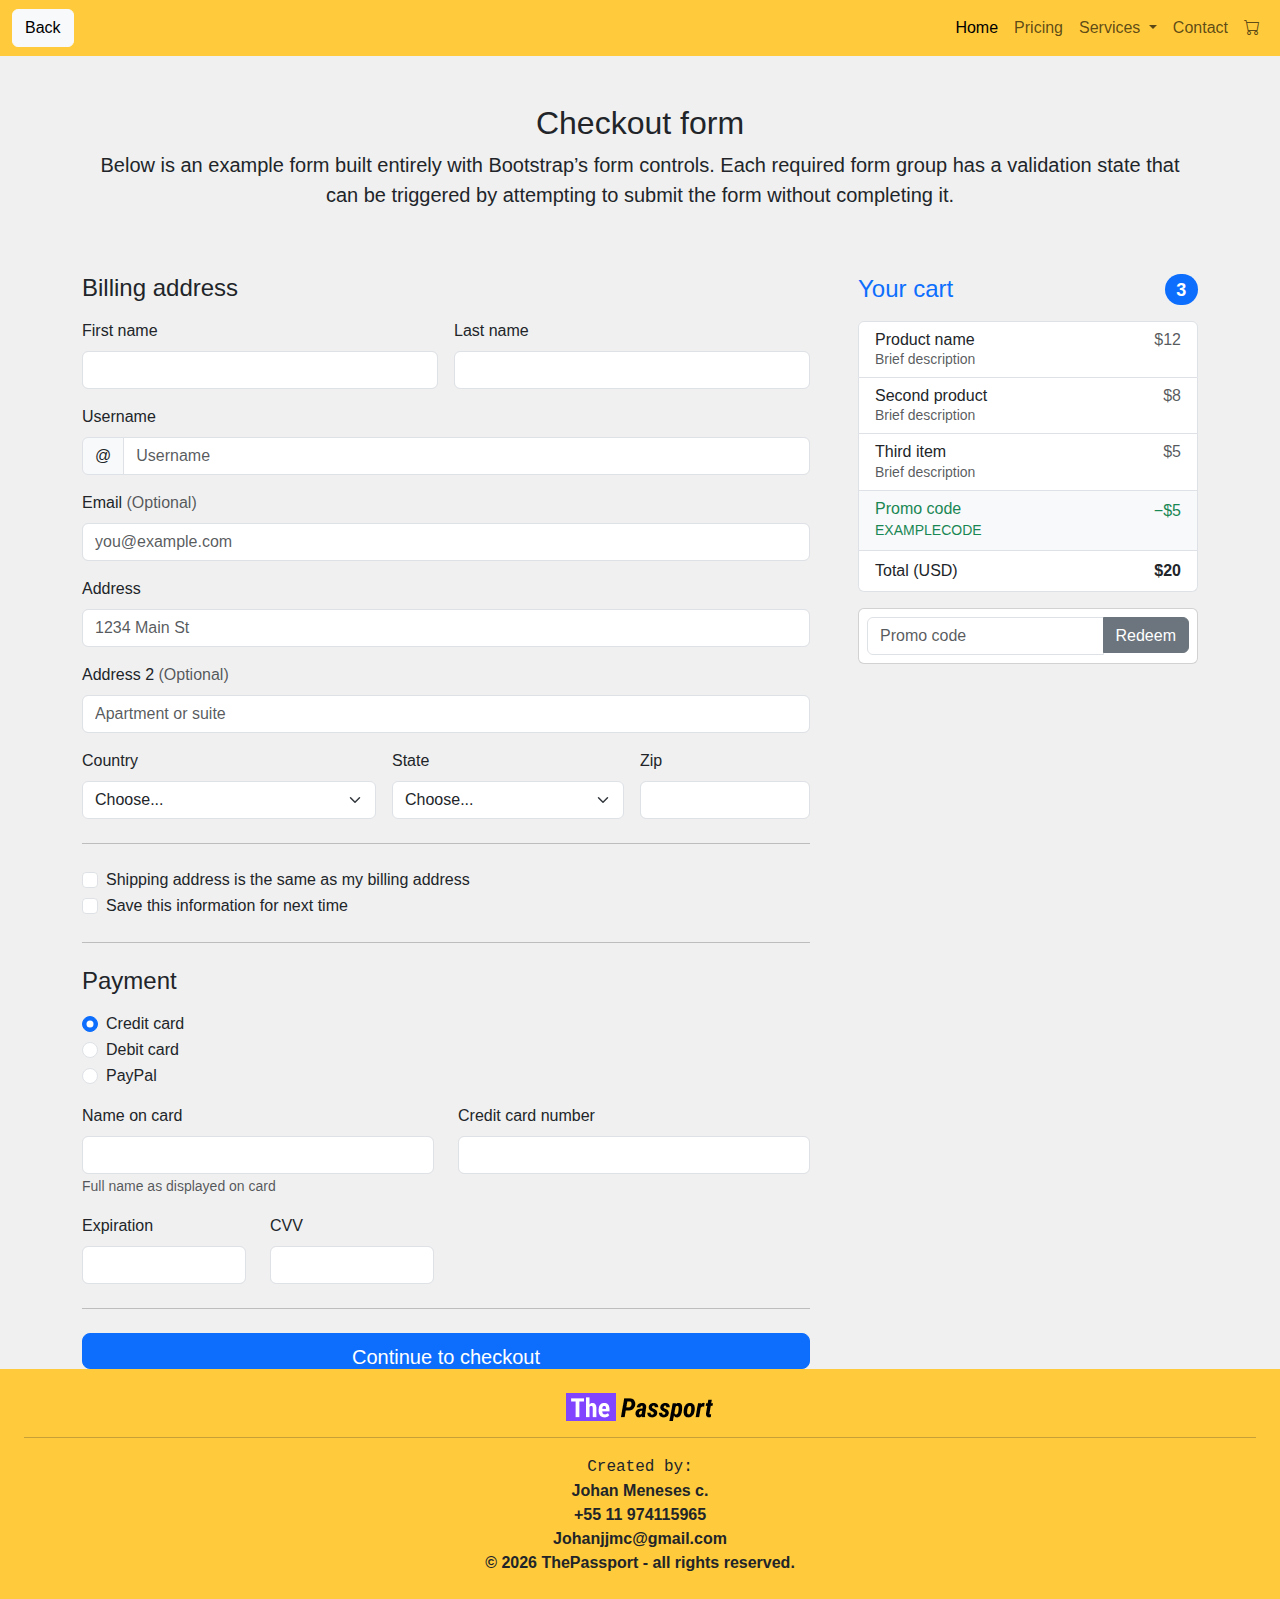
==== chekout.html @ 375b9fb0 "ajsuta index" ====
<!DOCTYPE html>
<html lang="en">

<head>
    <meta charset="UTF-8">
    <meta name="viewport" content="width=device-width, initial-scale=1.0">
    <title>Reserva</title>
    <link href="https://cdn.jsdelivr.net/npm/bootstrap@5.3.3/dist/css/bootstrap.min.css" rel="stylesheet"
        integrity="sha384-QWTKZyjpPEjISv5WaRU9OFeRpok6YctnYmDr5pNlyT2bRjXh0JMhjY6hW+ALEwIH" crossorigin="anonymous">
    <link rel="stylesheet" href="CSS/style.css">
    <link rel="stylesheet" href="CSS/stylecheck.css">

    <link rel="stylesheet" href="https://cdn.jsdelivr.net/npm/bootstrap-icons@1.11.3/font/bootstrap-icons.min.css">
</head>


<body>
    <nav class="navbar navbar-expand-lg ">
        <div class="container-fluid">
            <a class="btn btn-light" href="#">Back</a>
            <button class="navbar-toggler" type="button" data-bs-toggle="collapse"
                data-bs-target="#navbarSupportedContent" aria-controls="navbarSupportedContent" aria-expanded="false"
                aria-label="Toggle navigation">
                <span class="navbar-toggler-icon"></span>
            </button>
            <div class="collapse navbar-collapse justify-content-end" id="navbarSupportedContent">
                <ul class="navbar-nav ">
                    <li class="nav-item">
                        <a class="nav-link active" aria-current="page" href="#">Home</a>
                    </li>
                    <li class="nav-item">
                        <a class="nav-link" href="#">Pricing</a>
                    </li>
                    <li class="nav-item dropdown">
                        <a class="nav-link dropdown-toggle" href="#" role="button" data-bs-toggle="dropdown"
                            aria-expanded="false">
                            Services
                        </a>
                        <ul class="dropdown-menu">
                            <li><a class="dropdown-item" href="#">Destinations</a></li>
                            <li><a class="dropdown-item" href="#">Hotel booking</a></li>
                            <li>
                                <hr class="dropdown-divider">
                            </li>
                            <li><a class="dropdown-item" href="#">Car rental</a></li>
                        </ul>
                    </li>
                    <li class="nav-item">
                        <a class="nav-link " aria-disabled="false">Contact</a>
                    </li>

                    <li class="nav-item">
                        <a class="nav-link "><i class="bi bi-cart"></i></a>
                    </li>
                </ul>

            </div>
        </div>
    </nav>
    <section>
        <div class="container">
            <main>
              <div class="py-5 text-center">
                <h2>Checkout form</h2>
                <p class="lead">Below is an example form built entirely with Bootstrap’s form controls. Each required form group has a validation state that can be triggered by attempting to submit the form without completing it.</p>
              </div>
          
              <div class="row g-5">
                <div class="col-md-5 col-lg-4 order-md-last">
                  <h4 class="d-flex justify-content-between align-items-center mb-3">
                    <span class="text-primary">Your cart</span>
                    <span class="badge bg-primary rounded-pill">3</span>
                  </h4>
                  <ul class="list-group mb-3">
                    <li class="list-group-item d-flex justify-content-between lh-sm">
                      <div>
                        <h6 class="my-0">Product name</h6>
                        <small class="text-body-secondary">Brief description</small>
                      </div>
                      <span class="text-body-secondary">$12</span>
                    </li>
                    <li class="list-group-item d-flex justify-content-between lh-sm">
                      <div>
                        <h6 class="my-0">Second product</h6>
                        <small class="text-body-secondary">Brief description</small>
                      </div>
                      <span class="text-body-secondary">$8</span>
                    </li>
                    <li class="list-group-item d-flex justify-content-between lh-sm">
                      <div>
                        <h6 class="my-0">Third item</h6>
                        <small class="text-body-secondary">Brief description</small>
                      </div>
                      <span class="text-body-secondary">$5</span>
                    </li>
                    <li class="list-group-item d-flex justify-content-between bg-body-tertiary">
                      <div class="text-success">
                        <h6 class="my-0">Promo code</h6>
                        <small>EXAMPLECODE</small>
                      </div>
                      <span class="text-success">−$5</span>
                    </li>
                    <li class="list-group-item d-flex justify-content-between">
                      <span>Total (USD)</span>
                      <strong>$20</strong>
                    </li>
                  </ul>
          
                  <form class="card p-2">
                    <div class="input-group">
                      <input type="text" class="form-control" placeholder="Promo code">
                      <button type="submit" class="btn btn-secondary">Redeem</button>
                    </div>
                  </form>
                </div>
                <div class="col-md-7 col-lg-8">
                  <h4 class="mb-3">Billing address</h4>
                  <form class="needs-validation" novalidate>
                    <div class="row g-3">
                      <div class="col-sm-6">
                        <label for="firstName" class="form-label">First name</label>
                        <input type="text" class="form-control" id="firstName" placeholder="" value="" required>
                        <div class="invalid-feedback">
                          Valid first name is required.
                        </div>
                      </div>
          
                      <div class="col-sm-6">
                        <label for="lastName" class="form-label">Last name</label>
                        <input type="text" class="form-control" id="lastName" placeholder="" value="" required>
                        <div class="invalid-feedback">
                          Valid last name is required.
                        </div>
                      </div>
          
                      <div class="col-12">
                        <label for="username" class="form-label">Username</label>
                        <div class="input-group has-validation">
                          <span class="input-group-text">@</span>
                          <input type="text" class="form-control" id="username" placeholder="Username" required>
                        <div class="invalid-feedback">
                            Your username is required.
                          </div>
                        </div>
                      </div>
          
                      <div class="col-12">
                        <label for="email" class="form-label">Email <span class="text-body-secondary">(Optional)</span></label>
                        <input type="email" class="form-control" id="email" placeholder="you@example.com">
                        <div class="invalid-feedback">
                          Please enter a valid email address for shipping updates.
                        </div>
                      </div>
          
                      <div class="col-12">
                        <label for="address" class="form-label">Address</label>
                        <input type="text" class="form-control" id="address" placeholder="1234 Main St" required>
                        <div class="invalid-feedback">
                          Please enter your shipping address.
                        </div>
                      </div>
          
                      <div class="col-12">
                        <label for="address2" class="form-label">Address 2 <span class="text-body-secondary">(Optional)</span></label>
                        <input type="text" class="form-control" id="address2" placeholder="Apartment or suite">
                      </div>
          
                      <div class="col-md-5">
                        <label for="country" class="form-label">Country</label>
                        <select class="form-select" id="country" required>
                          <option value="">Choose...</option>
                          <option>United States</option>
                        </select>
                        <div class="invalid-feedback">
                          Please select a valid country.
                        </div>
                      </div>
          
                      <div class="col-md-4">
                        <label for="state" class="form-label">State</label>
                        <select class="form-select" id="state" required>
                          <option value="">Choose...</option>
                          <option>California</option>
                        </select>
                        <div class="invalid-feedback">
                          Please provide a valid state.
                        </div>
                      </div>
          
                      <div class="col-md-3">
                        <label for="zip" class="form-label">Zip</label>
                        <input type="text" class="form-control" id="zip" placeholder="" required>
                        <div class="invalid-feedback">
                          Zip code required.
                        </div>
                      </div>
                    </div>
          
                    <hr class="my-4">
          
                    <div class="form-check">
                      <input type="checkbox" class="form-check-input" id="same-address">
                      <label class="form-check-label" for="same-address">Shipping address is the same as my billing address</label>
                    </div>
          
                    <div class="form-check">
                      <input type="checkbox" class="form-check-input" id="save-info">
                      <label class="form-check-label" for="save-info">Save this information for next time</label>
                    </div>
          
                    <hr class="my-4">
          
                    <h4 class="mb-3">Payment</h4>
          
                    <div class="my-3">
                      <div class="form-check">
                        <input id="credit" name="paymentMethod" type="radio" class="form-check-input" checked required>
                        <label class="form-check-label" for="credit">Credit card</label>
                      </div>
                      <div class="form-check">
                        <input id="debit" name="paymentMethod" type="radio" class="form-check-input" required>
                        <label class="form-check-label" for="debit">Debit card</label>
                      </div>
                      <div class="form-check">
                        <input id="paypal" name="paymentMethod" type="radio" class="form-check-input" required>
                        <label class="form-check-label" for="paypal">PayPal</label>
                      </div>
                    </div>
          
                    <div class="row gy-3">
                      <div class="col-md-6">
                        <label for="cc-name" class="form-label">Name on card</label>
                        <input type="text" class="form-control" id="cc-name" placeholder="" required>
                        <small class="text-body-secondary">Full name as displayed on card</small>
                        <div class="invalid-feedback">
                          Name on card is required
                        </div>
                      </div>
          
                      <div class="col-md-6">
                        <label for="cc-number" class="form-label">Credit card number</label>
                        <input type="text" class="form-control" id="cc-number" placeholder="" required>
                        <div class="invalid-feedback">
                          Credit card number is required
                        </div>
                      </div>
          
                      <div class="col-md-3">
                        <label for="cc-expiration" class="form-label">Expiration</label>
                        <input type="text" class="form-control" id="cc-expiration" placeholder="" required>
                        <div class="invalid-feedback">
                          Expiration date required
                        </div>
                      </div>
          
                      <div class="col-md-3">
                        <label for="cc-cvv" class="form-label">CVV</label>
                        <input type="text" class="form-control" id="cc-cvv" placeholder="" required>
                        <div class="invalid-feedback">
                          Security code required
                        </div>
                      </div>
                    </div>
          
                    <hr class="my-4">
          
                    <button class="w-100 btn btn-primary btn-lg" type="submit">Continue to checkout</button>
                  </form>
                </div>
              </div>
            </main>
         </div>
    </section>
    <footer class="text-center fw-bolder p-4">
        <img src="resources/imgs/Group 2.png" alt="">
        <hr>
        <span class="font-monospace fw-light">Created by:</span>
        <p>Johan Meneses c.</p>
        <p>+55 11 974115965</p>
        <p>Johanjjmc@gmail.com</p>
        <p>&copy; <span id="year"></span> ThePassport - all rights reserved.</p>
    </footer>
    <script src="https://cdn.jsdelivr.net/npm/bootstrap@5.3.3/dist/js/bootstrap.bundle.min.js"
        integrity="sha384-YvpcrYf0tY3lHB60NNkmXc5s9fDVZLESaAA55NDzOxhy9GkcIdslK1eN7N6jIeHz"
        crossorigin="anonymous"></script>
    <script>
        document.getElementById("year").innerText = new Date().getFullYear();
    </script>

</body>

</html>
---- CSS/style.css ----
body {
    margin: 0;
    font-family: sans-serif;
}

button {
    width: auto;
    height: 36px;
    background-color: #6659db;
    outline: 0;
    border: 0;
    border-radius: 6px;
}
/*star navbar----------------------------------------------------------*/
.navbar {
    background-color: #ffcb3d;
}
/*end navbar-----------------------------------------------------------*/

/*BANNER START---------------------------------------------------------*/
.overlay {
    background-color: #7a3dffbf;
    position: absolute;
    top: 0;
    left: 0;
    width: 100%;
    height: 100%;
}

.overlay h1 {
    color: white;
    font-size: 5vw;
    font-weight: bold;
    margin: 0;
    margin-left: 100px;
    text-align: left;
    line-height: auto;
}
#carrousel .carousel-inner .carousel-item .position-relative{
    height: 42vw;
}
.carousel-control-prev, .carousel-control-next {
    top: 50%;
    transform: translateY(-50%);
    background-color: #050018;
    width: 40px;
    height: 40px;  
}
.carousel-indicators {
    bottom: 20px;
}
@media (max-width: 767px) {
    
    #carrousel .col-md-12 .col-lg-9{
        justify-content: center;
    }
    .carousel-indicators{
        display: none;
    }   
    .overlay {
        display: flex;
        align-items: center;
        justify-content: center;
    }
    .overlay h1 {
        font-size: 6vw;
        text-align: center;
        margin: 0%;
        padding-top: 30px;
    }
}
/*END BANNER ----------------------------------------------------*/

/*START DESCRIPTION ---------------------------------------------*/
#description {
    padding-top: 50px; 
    padding-bottom: 50px;
}

#title-home h1 {
    font-size: 4em;
    color: #6659db;
    padding-right: 4vw;

}

#title-description p {
    padding-right: 4vw;
    padding-left: 4vw;
}

#title-description button {
    background-color: #6659db;
    border: none;
    margin-left: 4vw;
}

#title-description button:hover {
    transform: scale(1.1);
    background-color: #231c5c;
    transition: transform 0.4s;
}

#title-description a {
    text-decoration: none;
    color: white;
}
/*END DESCRIPTION----------------------------------------------------*/

/*FIGURES  START-----------------------------------------------------*/

#figures h6{
    color: #6659db;
}

#figures h5{
    font-weight: bold;
}

#figures img{
    max-height: 174.49px;
}

#figures .card{
 max-width:350px ;
}

#figures .card:hover{
    box-shadow: rgba(85, 85, 255, 0.25) 0px 50px 100px -20px, rgba(0, 0, 0, 0.3) 0px 30px 60px -30px ;
    transition: 0.4s;
}
/*BENEFITS START--------------------------------------------------------*/
#bennefits {
    padding-top: 100px;
    padding-bottom: 100px;
}
#bennefits h2 {
    color: #6659db;
    font-size: 4em;
    margin-bottom: 100px;
}
#bennefits h3 {
    color: #231a79;
    font-size: 2em auto;
    font-weight: bold;
}
#card1, #card2, #card3 {
    background-color: #dbffea;
    border-radius: 16px;
    margin-bottom: 30px;
    padding: 2rem;
    
}
/*END FIGURES---------------------------------------------------------*/

/*TAX START-----------------------------------------------------------*/
#tax {
    padding-top: 50px;
    padding-bottom: 50px;
    background-color: #fff8ed;
}
.tax-title-container {
    display: flex;
    width: 100%;
    justify-content: center;
}
.tax-title {
    width: 80%;
}
.tableContainer {
    display: flex;
    width: 100%;
    justify-content: center;
}
.tableContainer table {
    width: 80%;
    font-weight: bold;
}
/*TAX END--------------------------------------------------------------*/

/*START FORM-----------------------------------------------------------*/
#formContainer {
    background-color: #d2a6ff;
    padding-top: 100px;
    padding-bottom: 100px;
}
#formServices {
    border-radius: 20px;
}
/*END FORM-------------------------------------------------------------*/

/*Modal Purchase start ------------------------------------------------*/
.modal-header h1{
    color: #6659db;
}


/*FOOTER-----------------------------------------------------------------*/
footer {
    background-color: #ffcb3d;
}
footer p {
    margin: 0%
}
/*FOOTER END-----------------------------------------------------------------*/
---- CSS/stylecheck.css ----
body{
    background-color: rgb(240, 240, 240);
}
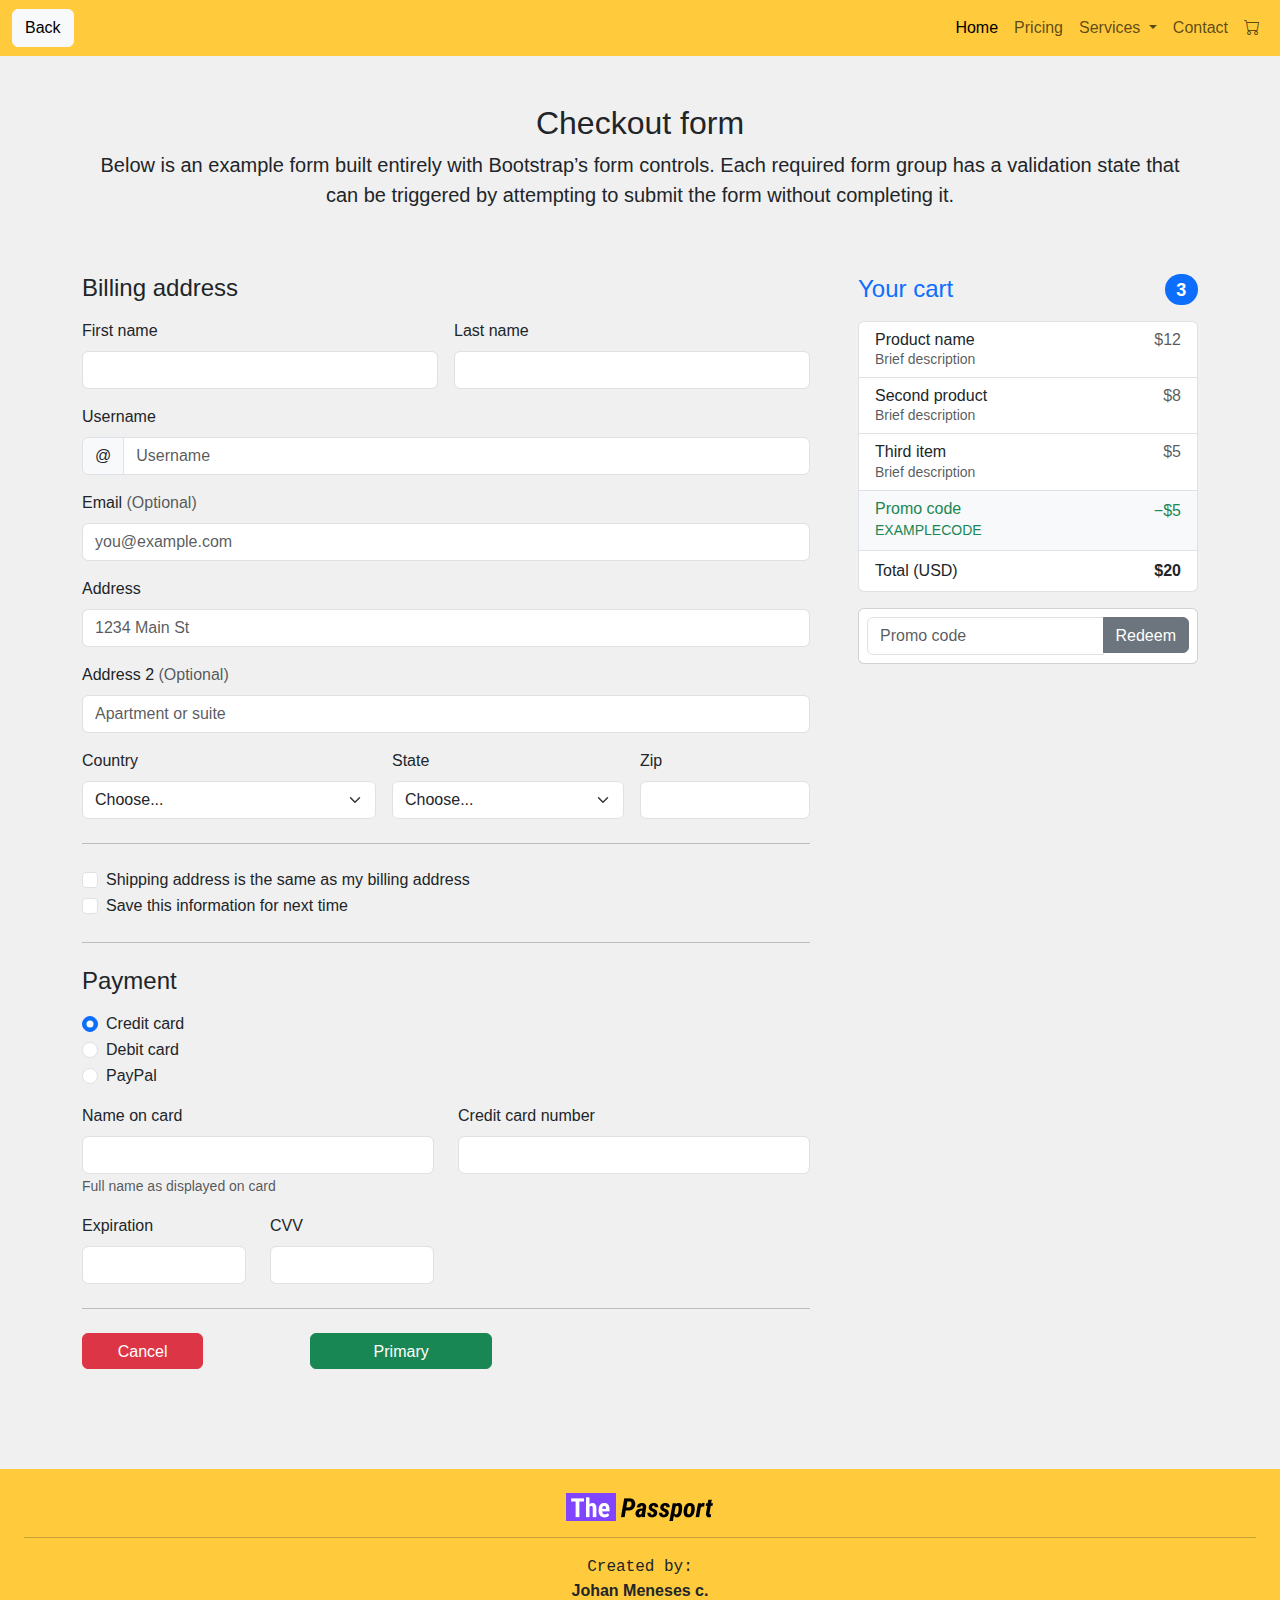
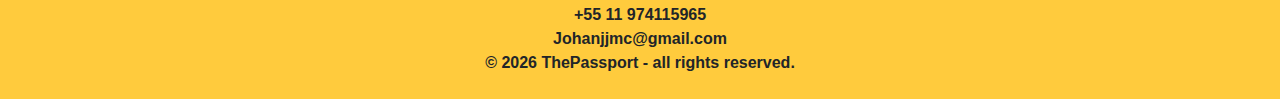
==== commit ff8f8a04: "ajustes" ====
--- a/chekout.html
+++ b/chekout.html
@@ -58,7 +58,7 @@
         </div>
     </nav>
     <section>
-        <div class="container">
+        <div id="checkout" class="container">
             <main>
               <div class="py-5 text-center">
                 <h2>Checkout form</h2>
@@ -264,7 +264,9 @@
           
                     <hr class="my-4">
           
-                    <button class="w-100 btn btn-primary btn-lg" type="submit">Continue to checkout</button>
+                    <button type="button" class="btn btn-danger col-2">Cancel</button>
+                    <button id="btnEnviar" type="button" class="btn btn-success col-3">Primary</button>
+                    
                   </form>
                 </div>
               </div>
--- a/CSS/stylecheck.css
+++ b/CSS/stylecheck.css
@@ -1,3 +1,12 @@
 body{
     background-color: rgb(240, 240, 240);
 }
+
+#checkout{
+    margin-bottom: 100px;
+}
+
+#btnEnviar{
+    position: end;
+    margin-left: 8vw;
+}